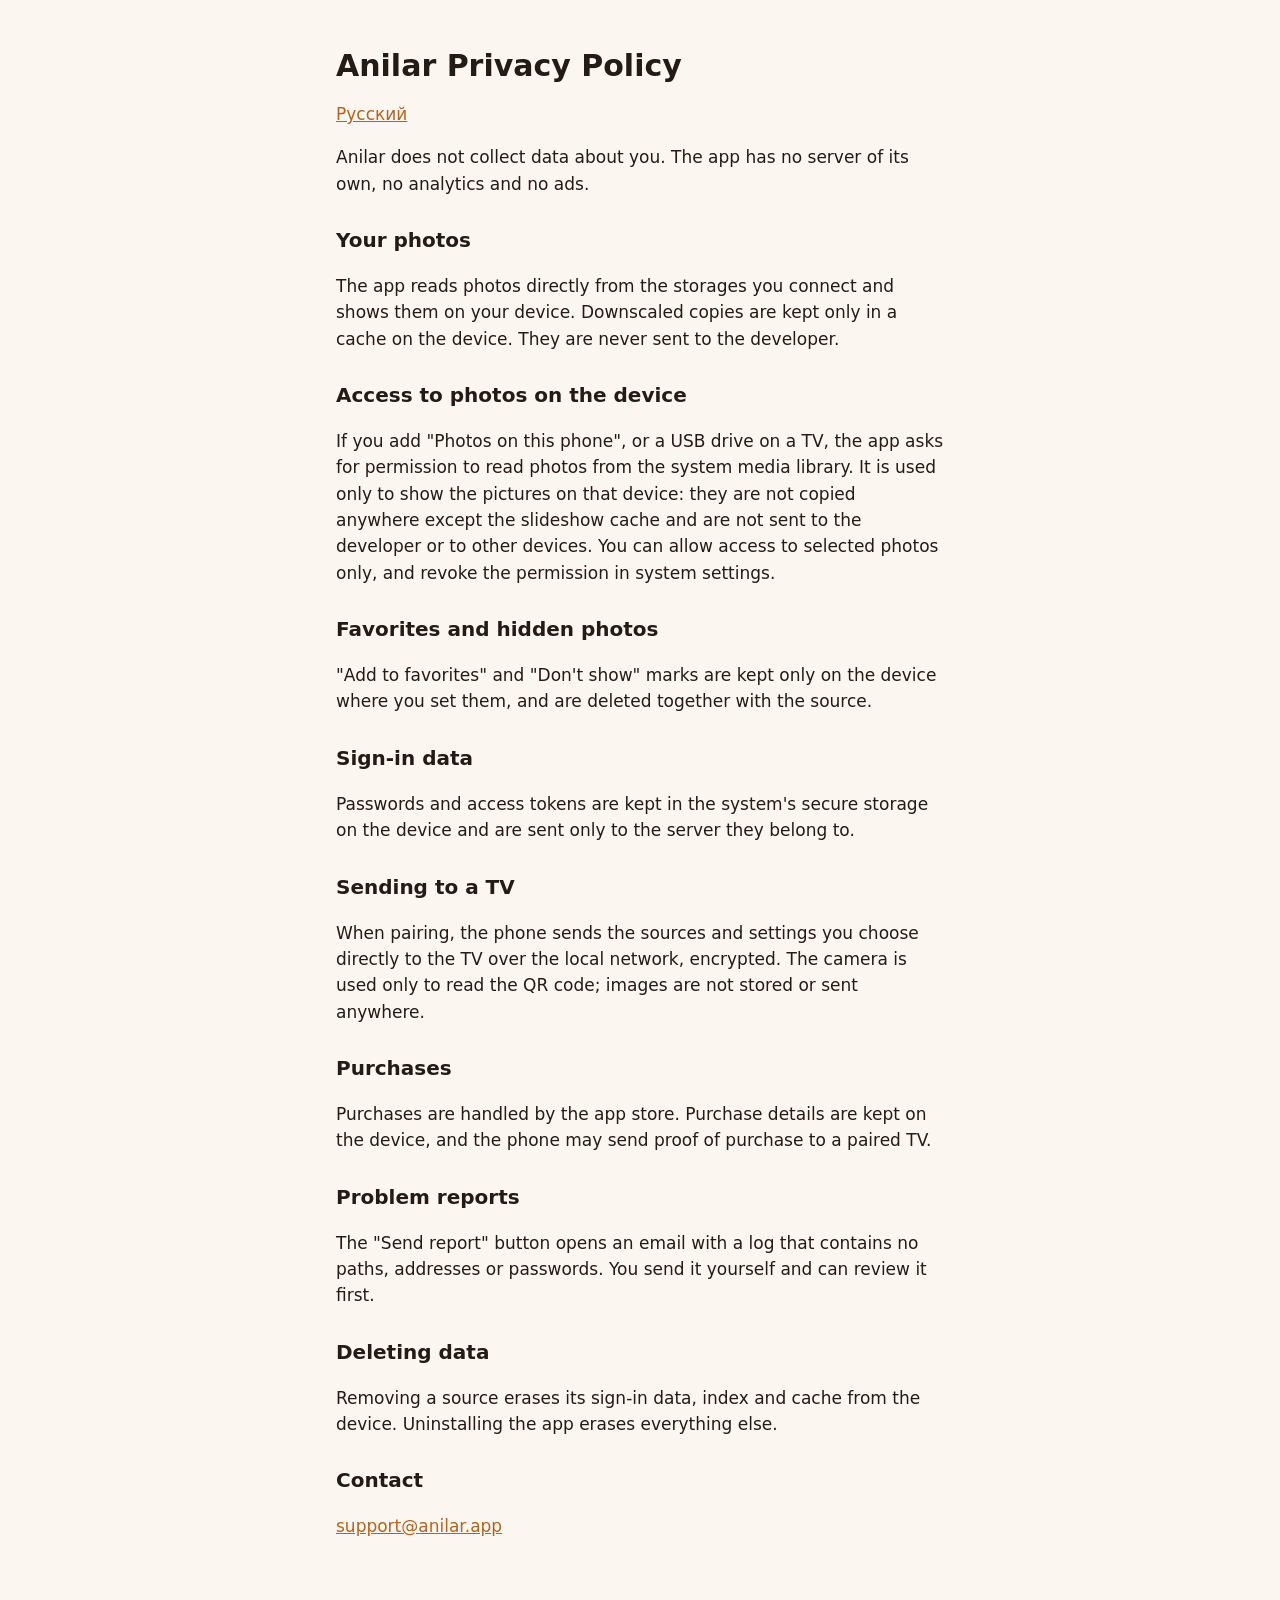
==== en/privacy/index.html @ 00433fb0 "Anilar site: privacy policy, pairing landing Co-Authored-By: Claude Opus 5.5 <noreply@anthropic.com>" ====
<!doctype html>
<html lang="en">
<head>
<meta charset="utf-8"><meta name="viewport" content="width=device-width, initial-scale=1">
<title>Privacy Policy</title><link rel="stylesheet" href="../../style.css">
</head>
<body><main>
<h1>Anilar Privacy Policy</h1>
<p class="muted"><a href="../../privacy/">Русский</a></p>
<p>Anilar does not collect data about you. The app has no server of its own, no analytics and no ads.</p>
<h2>Your photos</h2>
<p>The app reads photos directly from the storages you connect and shows them on your device. Downscaled copies are kept only in a cache on the device. They are never sent to the developer.</p>
<h2>Access to photos on the device</h2>
<p>If you add "Photos on this phone", or a USB drive on a TV, the app asks for permission to read photos from the system media library. It is used only to show the pictures on that device: they are not copied anywhere except the slideshow cache and are not sent to the developer or to other devices. You can allow access to selected photos only, and revoke the permission in system settings.</p>
<h2>Favorites and hidden photos</h2>
<p>"Add to favorites" and "Don't show" marks are kept only on the device where you set them, and are deleted together with the source.</p>
<h2>Sign-in data</h2>
<p>Passwords and access tokens are kept in the system's secure storage on the device and are sent only to the server they belong to.</p>
<h2>Sending to a TV</h2>
<p>When pairing, the phone sends the sources and settings you choose directly to the TV over the local network, encrypted. The camera is used only to read the QR code; images are not stored or sent anywhere.</p>
<h2>Purchases</h2>
<p>Purchases are handled by the app store. Purchase details are kept on the device, and the phone may send proof of purchase to a paired TV.</p>
<h2>Problem reports</h2>
<p>The "Send report" button opens an email with a log that contains no paths, addresses or passwords. You send it yourself and can review it first.</p>
<h2>Deleting data</h2>
<p>Removing a source erases its sign-in data, index and cache from the device. Uninstalling the app erases everything else.</p>
<h2>Contact</h2>
<p><a href="mailto:support@anilar.app">support@anilar.app</a></p>
</main></body>
</html>
---- style.css ----
:root { --bg: #fbf7f0; --fg: #221c15; --muted: #6b6155; --accent: #b4641a; }
@media (prefers-color-scheme: dark) {
  :root { --bg: #1a1410; --fg: #f4ece1; --muted: #b5a998; --accent: #ffb25c; }
}
* { box-sizing: border-box; }
body { margin: 0; background: var(--bg); color: var(--fg);
  font: 17px/1.55 system-ui, -apple-system, "Segoe UI", Roboto, sans-serif; }
main { max-width: 640px; margin: 0 auto; padding: 48px 16px; }
h1 { font-size: 30px; line-height: 1.2; margin: 0 0 12px; }
h2 { font-size: 20px; margin: 28px 0 6px; }
p, li { color: var(--fg); }
.muted { color: var(--muted); }
a { color: var(--accent); }
.button { display: inline-block; padding: 12px 20px; margin: 6px 8px 6px 0;
  border-radius: 12px; background: var(--accent); color: var(--bg);
  font-weight: 600; text-decoration: none; }
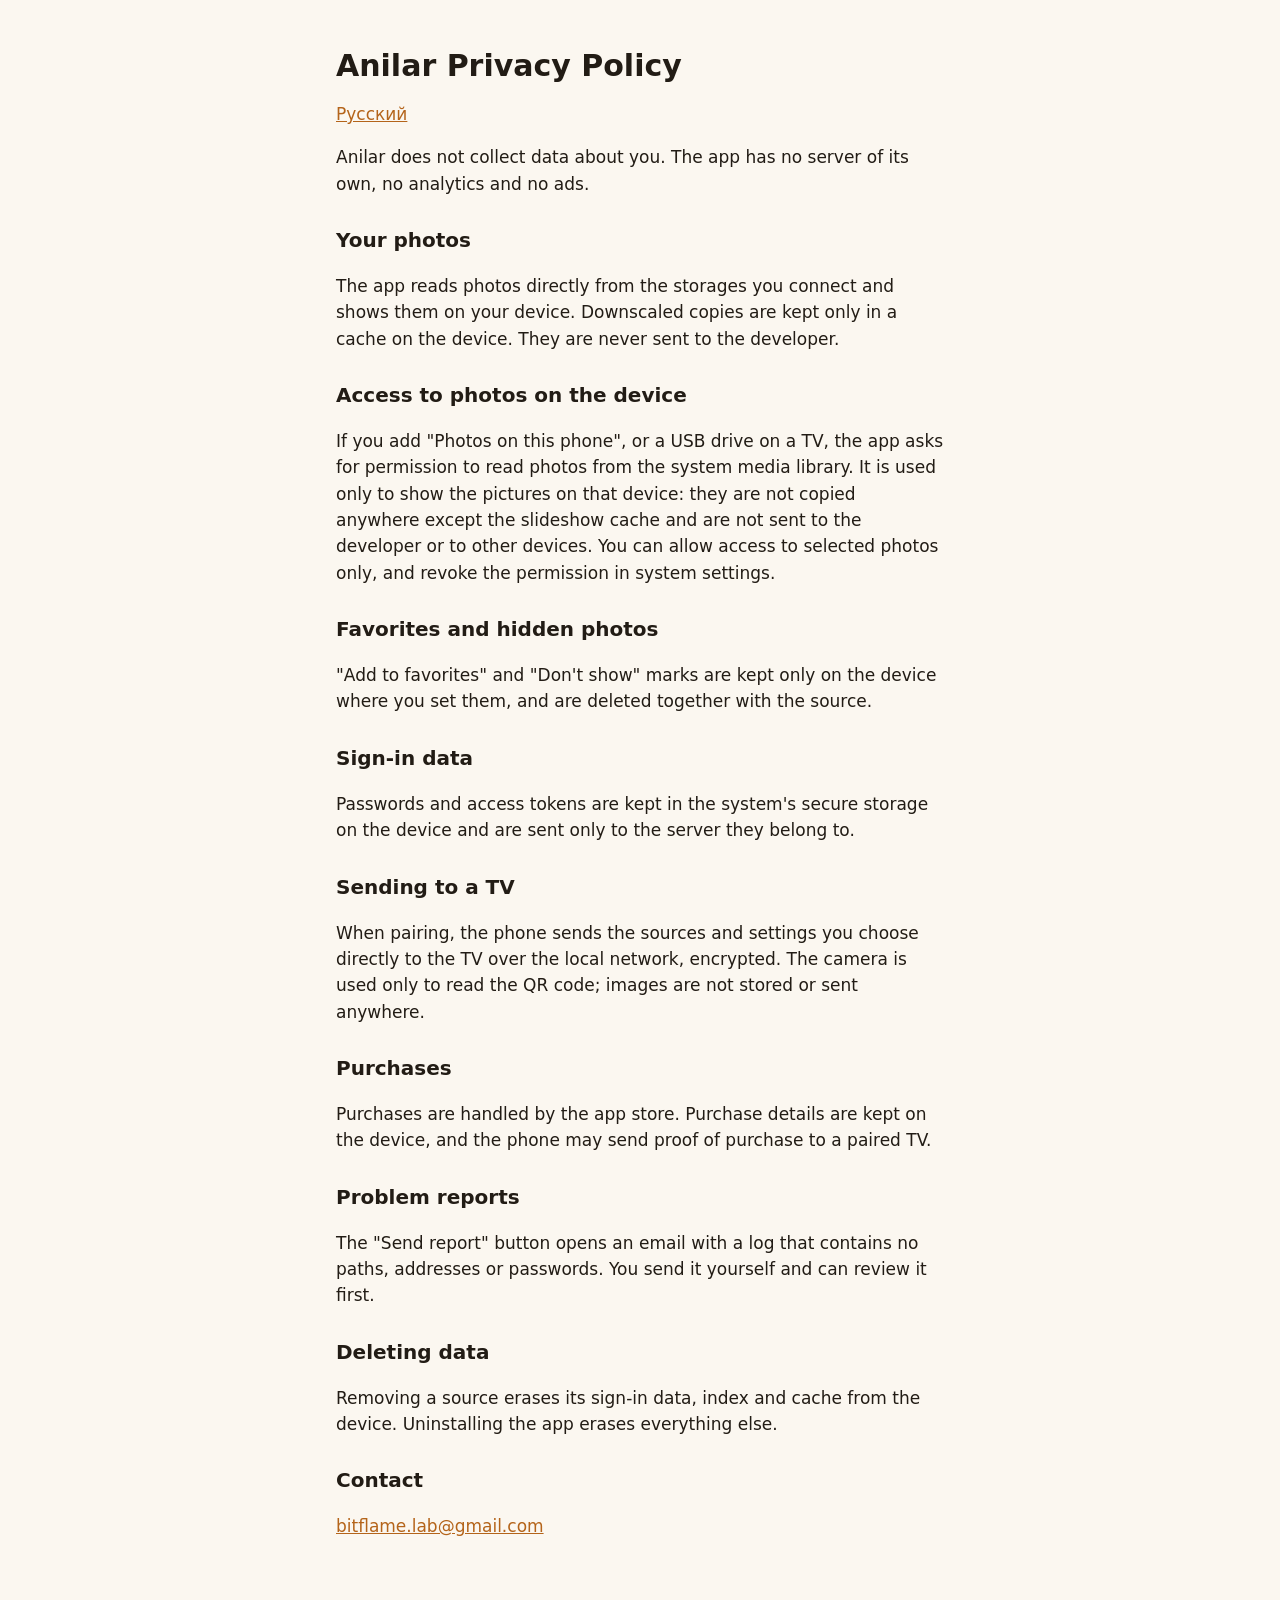
==== commit 5431277a: "Contact address" ====
--- a/en/privacy/index.html
+++ b/en/privacy/index.html
@@ -25,6 +25,6 @@
 <h2>Deleting data</h2>
 <p>Removing a source erases its sign-in data, index and cache from the device. Uninstalling the app erases everything else.</p>
 <h2>Contact</h2>
-<p><a href="mailto:support@anilar.app">support@anilar.app</a></p>
+<p><a href="mailto:bitflame.lab@gmail.com">bitflame.lab@gmail.com</a></p>
 </main></body>
 </html>
